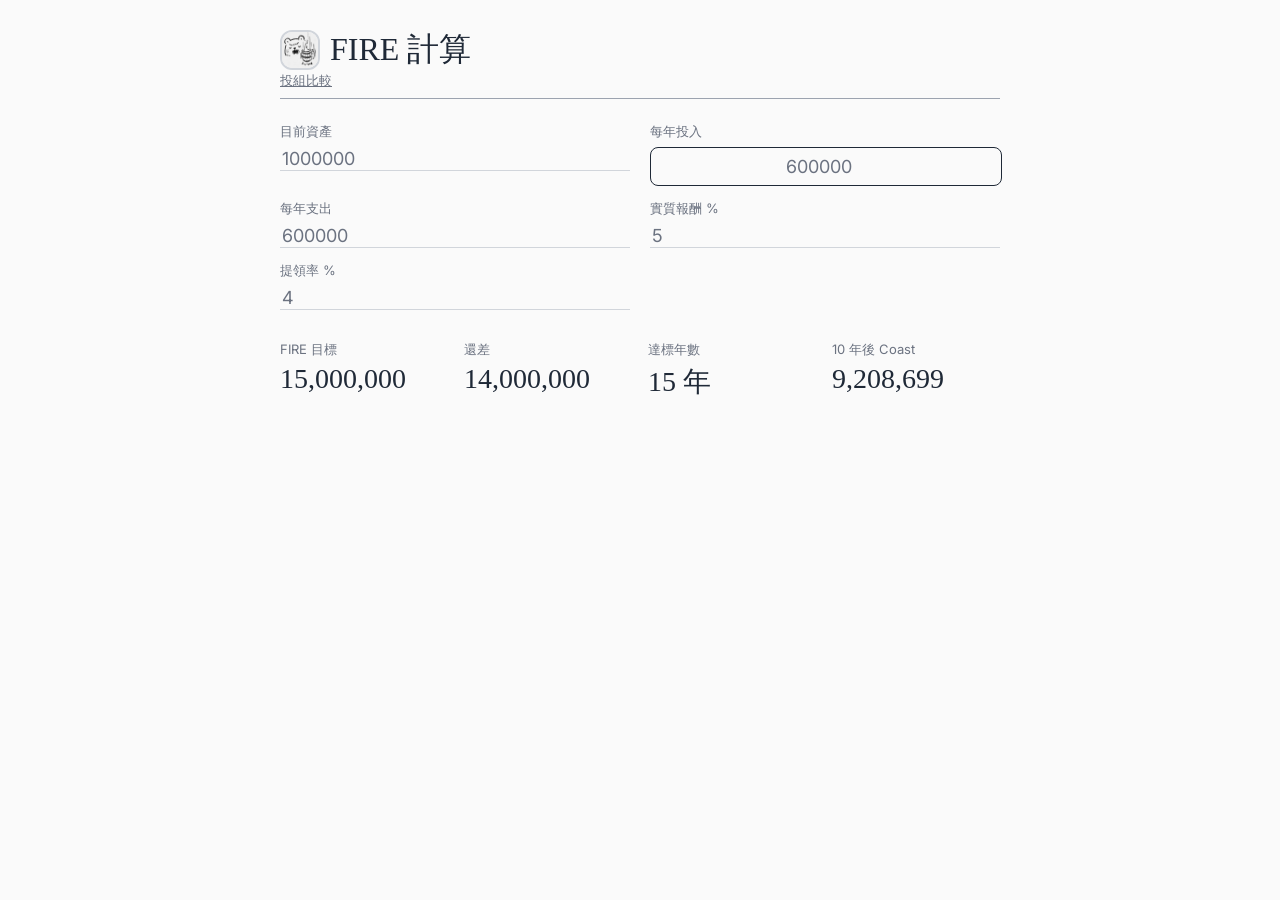
==== web/fire.html @ 453b1587 "feat(fire): add a 4 percent withdrawal calculator Signed-off-by: Tom Liu (Liu Hsiu-Chi) <0xtomlord11" ====
<!doctype html>
<html lang="zh-Hant">
<head>
  <meta charset="utf-8">
  <meta name="viewport" content="width=device-width, initial-scale=1">
  <title>FIRE 計算</title>
  <link rel="icon" href="./icon.webp" type="image/webp">
  <link rel="preconnect" href="https://fonts.googleapis.com">
  <link rel="stylesheet" href="https://fonts.googleapis.com/css2?family=Inter:wght@400;500&display=swap">
  <link rel="stylesheet" href="./styles.css">
</head>
<body>
  <main class="fire">
    <header>
      <h1><img src="./icon.webp" alt="">FIRE 計算</h1>
      <p class="meta"><a href="./index.html">投組比較</a></p>
    </header>
    <form id="fire" class="controls">
      <label>目前資產 <input id="now" type="number" min="0" step="100000" value="1000000"></label>
      <label>每年投入 <input id="save" type="number" min="0" step="10000" value="600000"></label>
      <label>每年支出 <input id="spend" type="number" min="1" step="10000" value="600000"></label>
      <label>實質報酬 % <input id="rate" type="number" min="0" max="15" step="0.1" value="5"></label>
      <label>提領率 % <input id="swr" type="number" min="1" max="10" step="0.1" value="4"></label>
    </form>
    <div id="result"></div>
  </main>
  <script src="./fire.js"></script>
</body>
</html>
---- web/styles.css ----
:root {
  color: #1f2937;
  background: #fafafa;
  font-family: Inter, ui-sans-serif, system-ui, sans-serif;
}

body { margin: 0; }

main {
  width: min(1180px, calc(100% - 32px));
  margin: 28px auto 48px;
}

header {
  border-bottom: 1px solid #9ca3af;
  padding-bottom: 8px;
}

h1, p { margin: 0; }

h1 {
  display: flex;
  gap: 10px;
  align-items: center;
  font-family: "Iowan Old Style", Palatino, "Palatino Linotype", serif;
  font-size: 32px;
  font-weight: 500;
}

h1 img {
  width: 36px;
  height: 36px;
  border: 2px solid #d1d5db;
  border-radius: 12px;
}

a { color: inherit; }

.fire { width: min(720px, calc(100% - 32px)); }

.fire form {
  display: grid;
  grid-template-columns: repeat(2, minmax(0, 1fr));
  gap: 14px 20px;
  margin-top: 24px;
}

.fire label { display: flex; flex-direction: column; gap: 6px; font-size: 13px; color: #6b7280; }

.fire input {
  border: 0;
  border-bottom: 1px solid #d1d5db;
  background: transparent;
  color: inherit;
  font: inherit;
  font-size: 18px;
}

#result {
  display: grid;
  grid-template-columns: repeat(4, 1fr);
  gap: 16px;
  margin-top: 28px;
}

#result strong {
  display: block;
  margin-top: 4px;
  font-family: "Iowan Old Style", Palatino, serif;
  font-size: 28px;
  font-weight: 500;
}

.meta, small, .fine, #note {
  color: #6b7280;
  font-size: 13px;
}

.layout {
  display: grid;
  grid-template-columns: 300px minmax(0, 1fr);
  gap: 28px;
  align-items: start;
  margin-top: 20px;
}

aside {
  position: sticky;
  top: 16px;
  max-height: calc(100vh - 32px);
  display: flex;
  flex-direction: column;
}

#picker {
  min-height: 0;
  overflow: auto;
  padding-right: 4px;
}

#filter {
  width: 100%;
  margin-bottom: 8px;
  border: 0;
  border-bottom: 1px solid #9ca3af;
  background: transparent;
  color: inherit;
  font: inherit;
  font-size: 14px;
}

#filter:focus { outline: none; border-bottom-color: #1f2937; }

#picker { display: flex; flex-direction: column; }

.pick {
  display: grid;
  grid-template-columns: 16px 1fr 148px;
  gap: 8px;
  align-items: center;
  padding: 7px 0;
  border-bottom: 1px solid #e5e7eb;
}

.pick.is-hidden { display: none; }

.pick strong { display: block; font-size: 13px; font-weight: 560; }

#amount {
  width: 88px;
  border: 0;
  border-bottom: 1px solid #d1d5db;
  background: transparent;
  color: inherit;
  font: inherit;
  text-align: right;
}

.slider {
  display: grid;
  grid-template-columns: 18px 1fr 24px 18px;
  gap: 4px;
  align-items: center;
}

.weight { width: 100%; accent-color: #1f2937; }

.slider output { font-size: 12px; text-align: right; }

.step {
  width: 18px;
  height: 18px;
  padding: 0;
  line-height: 18px;
}

.step:disabled { color: #d1d5db; }

.error { color: #b91c1c; font-size: 12px; }

#legend span { cursor: pointer; }

#save[hidden] { display: none; }

.weight:disabled { color: #d1d5db; }

button {
  border: 0;
  background: transparent;
  color: inherit;
  font: inherit;
  cursor: pointer;
}

#legend {
  display: flex;
  flex-wrap: wrap;
  gap: 14px;
  margin: 12px 0;
  font-size: 13px;
}

.swatch {
  display: inline-block;
  width: 18px;
  height: 2px;
  margin-right: 6px;
  vertical-align: middle;
}

.remove {
  margin-left: 6px;
  border: 0;
  background: transparent;
  color: #9ca3af;
  cursor: pointer;
}

.controls {
  display: flex;
  flex-direction: column;
  gap: 8px;
  margin: 14px 0 16px;
}

.window {
  display: grid;
  grid-template-columns: repeat(4, 1fr);
  border: 1px solid #e5e7eb;
  border-radius: 8px;
  overflow: hidden;
}

.window button {
  padding: 6px 0;
  color: #6b7280;
  font-size: 13px;
}

.window button + button { border-left: 1px solid #e5e7eb; }

.window button.is-on {
  background: #f3f4f6;
  color: #1f2937;
}

.amount-row {
  display: flex;
  align-items: center;
  justify-content: space-between;
  gap: 8px;
  min-height: 32px;
  font-size: 13px;
}

.mode, .amount {
  display: flex;
  gap: 6px;
  align-items: center;
}

#add, #save {
  width: 100%;
  padding: 8px 0;
  border: 1px solid #1f2937;
  border-radius: 8px;
  text-align: center;
}

.dates { display: flex; gap: 8px; }
.dates[hidden] { display: none; }

.dates input, #rebalance {
  border: 0;
  border-bottom: 1px solid #d1d5db;
  background: transparent;
  color: inherit;
  font: inherit;
  font-size: 13px;
}

.chart-mode { grid-template-columns: repeat(3, 1fr); margin-bottom: 10px; }

.chart-wrap { position: relative; }

canvas { width: 100%; height: auto; cursor: crosshair; }

#hover {
  position: absolute;
  top: 8px;
  right: 8px;
  min-width: 180px;
  padding: 8px 10px;
  background: rgb(250 250 250 / 0.94);
  border: 1px solid #e5e7eb;
  font-size: 12px;
  line-height: 1.6;
  pointer-events: none;
}

.table-wrap {
  max-height: 280px;
  overflow: auto;
  margin-top: 18px;
}

table {
  width: 100%;
  margin-top: 0;
  border-collapse: collapse;
  font-size: 14px;
}

.table-wrap th { position: sticky; top: 0; background: #fafafa; }

#year-head th:not(:first-child),
#stats td:first-child {
  max-width: 140px;
  overflow: hidden;
  text-overflow: ellipsis;
  white-space: nowrap;
}

th { color: #6b7280; font-size: 12px; font-weight: 500; }

td, th {
  padding: 6px 8px 6px 0;
  border-bottom: 1px solid #e5e7eb;
  text-align: left;
}

td:not(:first-child), th:not(:first-child) { text-align: right; }

.up { color: #0f766e; }
.down { color: #b91c1c; }

.fine { margin-top: 14px; line-height: 1.5; }

@media (max-width: 800px) {
  .layout, aside { display: block; position: static; max-height: none; }
  #picker { max-height: 240px; }
  .table-wrap, table { display: block; overflow-x: auto; }
}
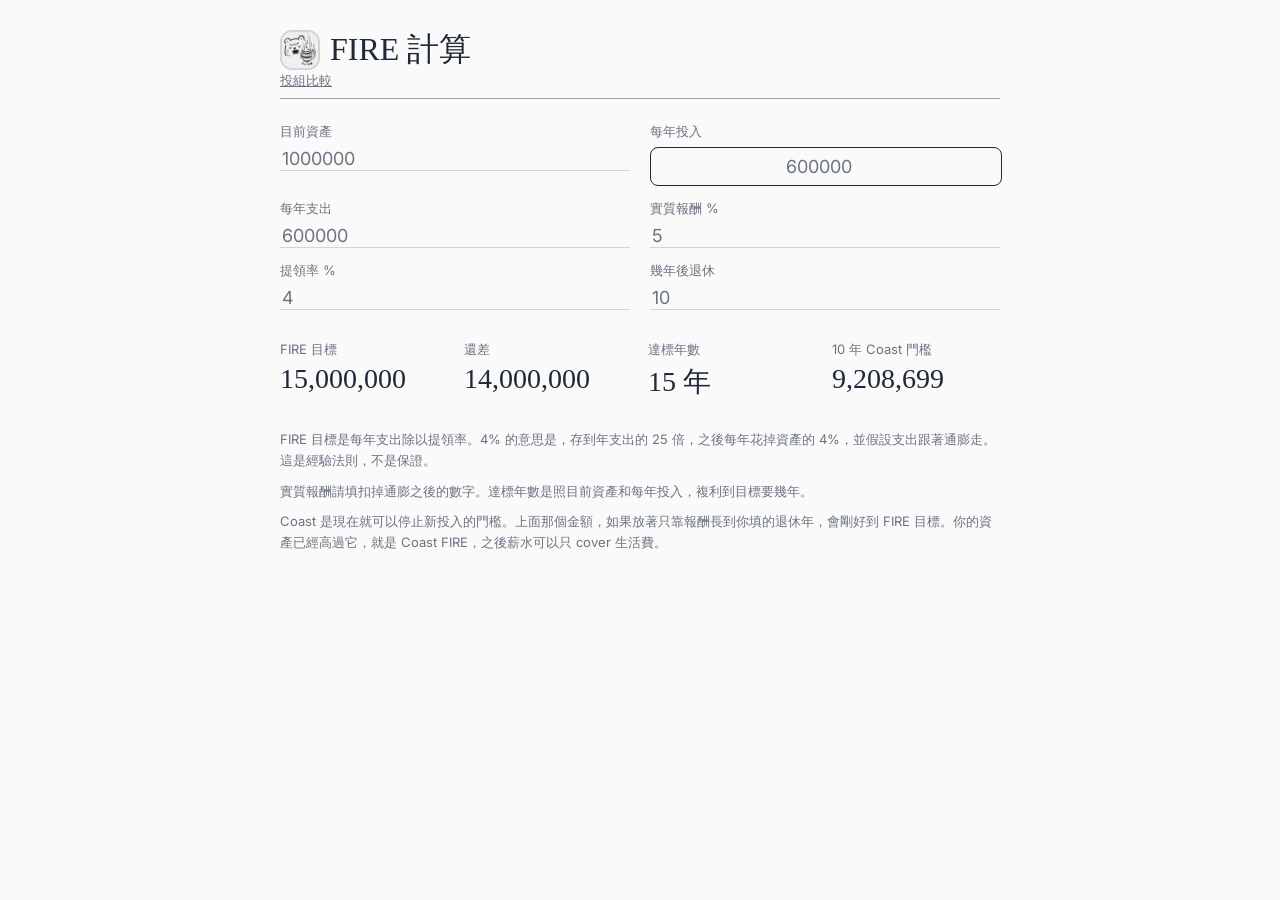
==== commit 6b54ffd0: "docs(fire): explain the 4 percent rule and coast Signed-off-by: Tom Liu (Liu Hsiu-Chi) <0xtomlord112" ====
--- a/web/fire.html
+++ b/web/fire.html
@@ -21,8 +21,14 @@
       <label>每年支出 <input id="spend" type="number" min="1" step="10000" value="600000"></label>
       <label>實質報酬 % <input id="rate" type="number" min="0" max="15" step="0.1" value="5"></label>
       <label>提領率 % <input id="swr" type="number" min="1" max="10" step="0.1" value="4"></label>
+      <label>幾年後退休 <input id="horizon" type="number" min="0" max="60" step="1" value="10"></label>
     </form>
     <div id="result"></div>
+    <div class="fine">
+      <p>FIRE 目標是每年支出除以提領率。4% 的意思是，存到年支出的 25 倍，之後每年花掉資產的 4%，並假設支出跟著通膨走。這是經驗法則，不是保證。</p>
+      <p>實質報酬請填扣掉通膨之後的數字。達標年數是照目前資產和每年投入，複利到目標要幾年。</p>
+      <p>Coast 是現在就可以停止新投入的門檻。上面那個金額，如果放著只靠報酬長到你填的退休年，會剛好到 FIRE 目標。你的資產已經高過它，就是 Coast FIRE，之後薪水可以只 cover 生活費。</p>
+    </div>
   </main>
   <script src="./fire.js"></script>
 </body>
--- a/web/styles.css
+++ b/web/styles.css
@@ -37,6 +37,8 @@
 a { color: inherit; }
 
 .fire { width: min(720px, calc(100% - 32px)); }
+
+.fire .fine { display: flex; flex-direction: column; gap: 10px; margin-top: 28px; line-height: 1.6; }
 
 .fire form {
   display: grid;
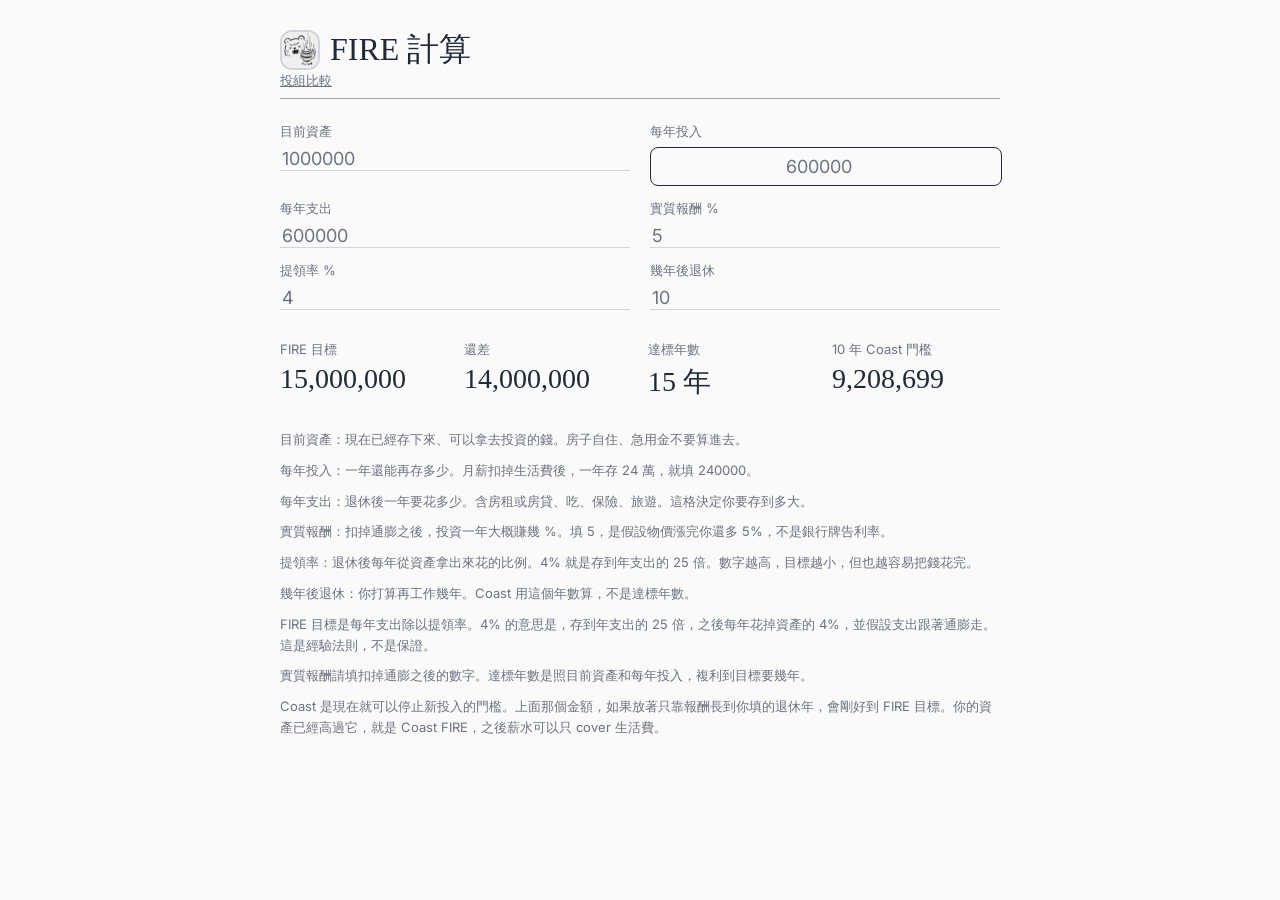
==== commit 23d70911: "docs(fire): explain each input in plain Chinese Signed-off-by: Tom Liu (Liu Hsiu-Chi) <0xtomlord1122" ====
--- a/web/fire.html
+++ b/web/fire.html
@@ -25,6 +25,12 @@
     </form>
     <div id="result"></div>
     <div class="fine">
+      <p>目前資產：現在已經存下來、可以拿去投資的錢。房子自住、急用金不要算進去。</p>
+      <p>每年投入：一年還能再存多少。月薪扣掉生活費後，一年存 24 萬，就填 240000。</p>
+      <p>每年支出：退休後一年要花多少。含房租或房貸、吃、保險、旅遊。這格決定你要存到多大。</p>
+      <p>實質報酬：扣掉通膨之後，投資一年大概賺幾 %。填 5，是假設物價漲完你還多 5%，不是銀行牌告利率。</p>
+      <p>提領率：退休後每年從資產拿出來花的比例。4% 就是存到年支出的 25 倍。數字越高，目標越小，但也越容易把錢花完。</p>
+      <p>幾年後退休：你打算再工作幾年。Coast 用這個年數算，不是達標年數。</p>
       <p>FIRE 目標是每年支出除以提領率。4% 的意思是，存到年支出的 25 倍，之後每年花掉資產的 4%，並假設支出跟著通膨走。這是經驗法則，不是保證。</p>
       <p>實質報酬請填扣掉通膨之後的數字。達標年數是照目前資產和每年投入，複利到目標要幾年。</p>
       <p>Coast 是現在就可以停止新投入的門檻。上面那個金額，如果放著只靠報酬長到你填的退休年，會剛好到 FIRE 目標。你的資產已經高過它，就是 Coast FIRE，之後薪水可以只 cover 生活費。</p>
